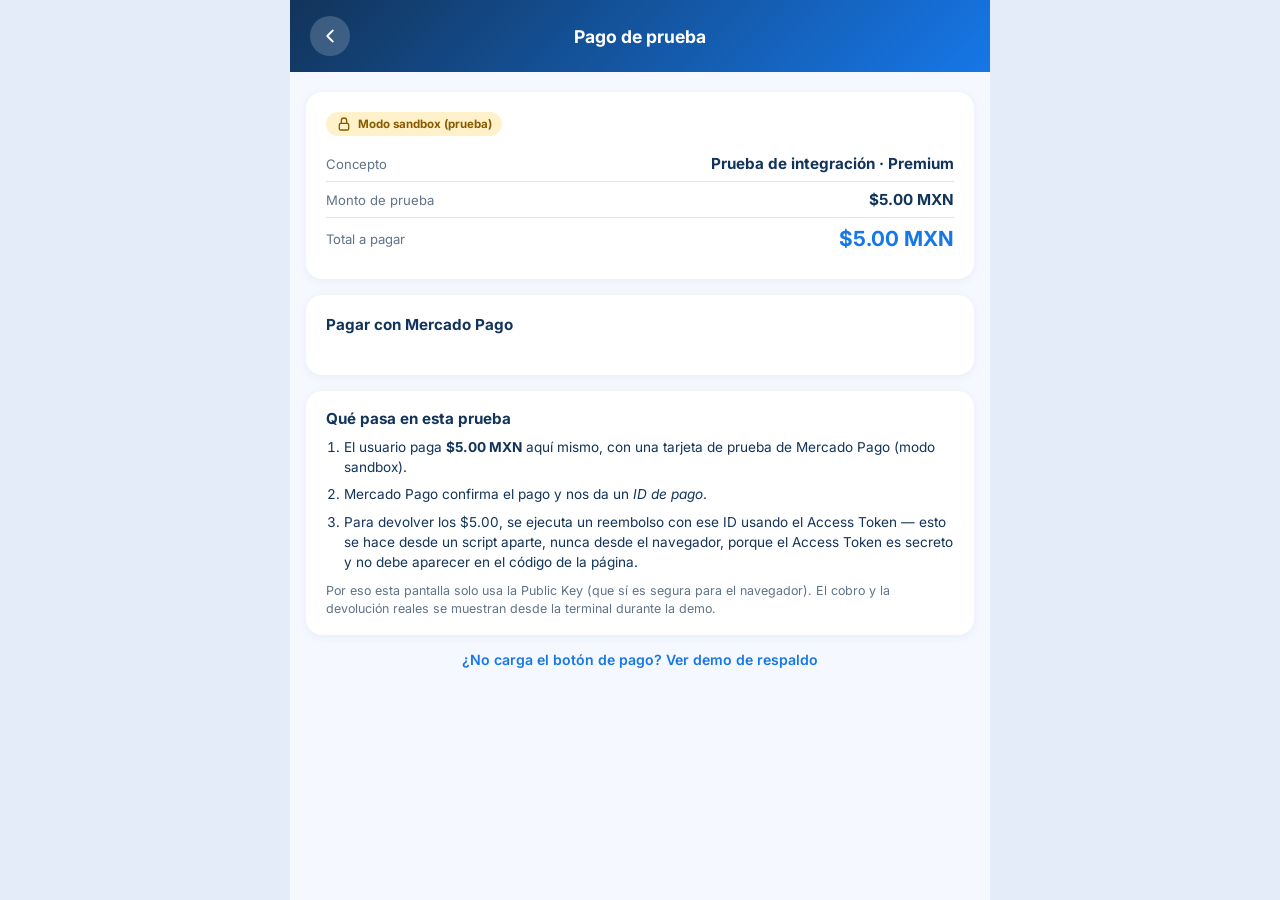
==== pago.html @ 58c43744 "Codeamigo v1.0 - etapas 1-5" ====
<!DOCTYPE html>
<html lang="es">
<head>
  <meta charset="UTF-8">
  <meta name="viewport" content="width=device-width, initial-scale=1">
  <meta name="theme-color" content="#1677E8">
  <title>Codeamigo - Pago de prueba</title>
  <link rel="preconnect" href="https://fonts.googleapis.com">
  <link rel="preconnect" href="https://fonts.gstatic.com" crossorigin>
  <link href="https://fonts.googleapis.com/css2?family=Inter:wght@400;600;700;800&display=swap" rel="stylesheet" media="print" onload="this.media='all'">
  <link rel="stylesheet" href="css/estilos.css">
  <style>
    .encabezado-pago {
      display: flex;
      align-items: center;
      justify-content: space-between;
      padding: 16px 20px;
      background: linear-gradient(135deg, var(--azul-oscuro) 0%, var(--azul) 100%);
      color: var(--blanco);
    }
    .encabezado-pago .btn-volver {
      width: 40px; height: 40px; border-radius: 50%; border: 0;
      background: rgba(255,255,255,0.18); color: var(--blanco);
      display: grid; place-items: center; cursor: pointer;
      text-decoration: none; flex-shrink: 0;
    }
    .encabezado-pago h1 { font-size: 1.1rem; font-weight: 700; margin: 0; }
    .encabezado-pago .espacio { width: 40px; }

    .pago-contenido {
      padding: 20px 16px 100px;
      display: flex;
      flex-direction: column;
      gap: 16px;
    }

    /* ---- Resumen del cobro de prueba ---- */
    .resumen-pago {
      background: var(--blanco);
      border-radius: var(--radio-tarjeta);
      box-shadow: var(--sombra);
      padding: 20px;
    }
    .resumen-pago .fila {
      display: flex;
      justify-content: space-between;
      align-items: center;
      padding: 8px 0;
    }
    .resumen-pago .fila + .fila { border-top: 1px solid var(--borde); }
    .resumen-pago .fila small { color: var(--texto-suave); font-size: 0.82rem; }
    .resumen-pago .fila strong { font-size: 0.95rem; }
    .resumen-pago .total strong { color: var(--azul); font-size: 1.3rem; }

    .etiqueta-sandbox {
      display: inline-flex;
      align-items: center;
      gap: 6px;
      background: #FFF1C9;
      color: #8A5A00;
      font-size: 0.72rem;
      font-weight: 700;
      padding: 4px 10px;
      border-radius: 999px;
      margin-bottom: 10px;
    }

    /* ---- Caja donde Mercado Pago dibuja el botón ---- */
    .caja-wallet {
      background: var(--blanco);
      border-radius: var(--radio-tarjeta);
      box-shadow: var(--sombra);
      padding: 20px;
      min-height: 80px;
    }
    .caja-wallet h3 {
      font-size: 0.95rem;
      font-weight: 700;
      margin-bottom: 12px;
    }

    .aviso-config {
      background: #FDECEC;
      color: #A52E2E;
      border-radius: 10px;
      padding: 12px 14px;
      font-size: 0.82rem;
      line-height: 1.5;
    }
    .aviso-config code {
      background: rgba(0,0,0,0.06);
      padding: 1px 5px;
      border-radius: 4px;
      font-size: 0.78rem;
    }

    /* ---- Explicación del flujo (para la expo) ---- */
    .flujo-prueba {
      background: var(--blanco);
      border-radius: var(--radio-tarjeta);
      box-shadow: var(--sombra);
      padding: 18px 20px;
    }
    .flujo-prueba h3 { font-size: 0.95rem; font-weight: 700; margin-bottom: 10px; }
    .flujo-prueba ol {
      margin: 0;
      padding-left: 18px;
      display: flex;
      flex-direction: column;
      gap: 8px;
      font-size: 0.85rem;
      line-height: 1.45;
      color: var(--texto);
    }
    .flujo-prueba small { display: block; color: var(--texto-suave); margin-top: 10px; font-size: 0.78rem; line-height: 1.4; }
  </style>
</head>
<body>
<div class="app">

  <header class="encabezado-pago">
    <a href="planes.html" class="btn-volver" aria-label="Volver a planes">
      <i data-icono="atras"></i>
    </a>
    <h1>Pago de prueba</h1>
    <div class="espacio"></div>
  </header>

  <main class="pago-contenido">

    <section class="resumen-pago">
      <span class="etiqueta-sandbox"><i data-icono="candado" class="icono chico"></i> Modo sandbox (prueba)</span>
      <div class="fila">
        <small>Concepto</small>
        <strong>Prueba de integración · Premium</strong>
      </div>
      <div class="fila">
        <small>Monto de prueba</small>
        <strong>$5.00 MXN</strong>
      </div>
      <div class="fila total">
        <small>Total a pagar</small>
        <strong>$5.00 MXN</strong>
      </div>
    </section>

    <section class="caja-wallet">
      <h3>Pagar con Mercado Pago</h3>
      <div id="walletBrick_container"></div>
      <p class="aviso-config" id="aviso-config" hidden>
        Falta configurar <code>js/pago.js</code> con tu <code>PUBLIC_KEY</code> y tu <code>PREFERENCE_ID</code> de prueba para que aparezca el botón de pago real.
      </p>
    </section>

    <section class="flujo-prueba">
      <h3>Qué pasa en esta prueba</h3>
      <ol>
        <li>El usuario paga <strong>$5.00 MXN</strong> aquí mismo, con una tarjeta de prueba de Mercado Pago (modo sandbox).</li>
        <li>Mercado Pago confirma el pago y nos da un <em>ID de pago</em>.</li>
        <li>Para devolver los $5.00, se ejecuta un reembolso con ese ID usando el Access Token — esto se hace desde un script aparte, nunca desde el navegador, porque el Access Token es secreto y no debe aparecer en el código de la página.</li>
      </ol>
      <small>Por eso esta pantalla solo usa la Public Key (que sí es segura para el navegador). El cobro y la devolución reales se muestran desde la terminal durante la demo.</small>
    </section>

    <p class="nota centrado"><a class="enlace" href="respaldo/pago_demo.html">¿No carga el botón de pago? Ver demo de respaldo</a></p>

  </main>

</div>

<script src="js/comun.js"></script>
<script src="https://sdk.mercadopago.com/js/v2"></script>
<script src="js/pago.js"></script>
</body>
</html>
---- css/estilos.css ----
/* ==========================================================
   Codeamigo - estilos de toda la app
   Los colores de la marca se definen UNA sola vez aquí arriba.
   Si quieres cambiar un color, cámbialo aquí y se actualiza
   en todas las pantallas.
   ========================================================== */
:root {
  --azul: #1677E8;
  --azul-claro: #3F9BFA;
  --amarillo: #FFC928;
  --amarillo-claro: #FFE169;
  --verde: #43B96A;
  --blanco: #FFFFFF;
  --azul-oscuro: #12345A;

  --fondo: #F5F8FF;          /* fondo de las pantallas (igual que en Figma) */
  --texto: #12345A;
  --texto-suave: #5F7389;
  --borde: #DCE5F0;
  --rojo: #D64545;

  --radio-tarjeta: 16px;
  --radio-campo: 10px;
  --sombra: 0 2px 10px rgba(18, 52, 90, 0.06);
  --ancho-app: 700px;        /* ancho máximo, como los marcos de Figma */
}

* { box-sizing: border-box; }

html, body {
  margin: 0;
  padding: 0;
}

body {
  font-family: "Inter", "Segoe UI", Roboto, Arial, sans-serif;
  color: var(--texto);
  background: #E3ECF8;
  -webkit-font-smoothing: antialiased;
}

h1, h2, h3, p { margin: 0; }

button, input { font: inherit; color: inherit; }

/* ---------- Contenedor de la app ----------
   En celular ocupa toda la pantalla; en computadora
   se centra y no pasa de 700 px. */
.app {
  width: 100%;
  max-width: var(--ancho-app);
  min-height: 100vh;
  min-height: 100dvh;
  margin: 0 auto;
  background: var(--fondo);
  display: flex;
  flex-direction: column;
}

.contenido {
  flex: 1;
  padding: 16px;
  display: flex;
  flex-direction: column;
  gap: 16px;
}

/* ---------- Encabezado azul ---------- */
.encabezado {
  background: linear-gradient(90deg, var(--azul), var(--azul-claro));
  color: var(--blanco);
  padding: 12px 20px;
  display: flex;
  align-items: center;
  gap: 12px;
  min-height: 72px;
}

.encabezado .marca {
  display: flex;
  align-items: center;
  gap: 12px;
  font-weight: 700;
  font-size: 1.15rem;
  color: var(--blanco);
  text-decoration: none;
}

.encabezado .acciones {
  margin-left: auto;
  display: flex;
  align-items: center;
  gap: 12px;
  position: relative;
}

.logo {
  width: 44px;
  height: 44px;
  object-fit: contain;
}

/* Si todavía no existe img/logo.png se muestra este cuadrito */
.logo-respaldo {
  width: 44px;
  height: 44px;
  border-radius: 12px;
  background: var(--azul-oscuro);
  color: var(--amarillo);
  display: grid;
  place-items: center;
}

.boton-icono {
  width: 40px;
  height: 40px;
  border-radius: 50%;
  border: 0;
  display: grid;
  place-items: center;
  cursor: pointer;
  background: rgba(255, 255, 255, 0.22);
  color: var(--blanco);
}

.boton-icono.amarillo {
  background: var(--amarillo);
  color: var(--blanco);
}

.boton-icono:focus-visible,
.boton:focus-visible,
.enlace:focus-visible,
.volver:focus-visible,
.ruta a:focus-visible,
.paso button:focus-visible,
.opcion:focus-visible,
.boton-continuar:focus-visible,
.barra-inferior a:focus-visible,
.barra-inferior button:focus-visible {
  outline: 3px solid var(--azul-oscuro);
  outline-offset: 2px;
}

.icono { width: 22px; height: 22px; display: block; }
.icono.chico { width: 16px; height: 16px; }
.icono.grande { width: 28px; height: 28px; }

/* ---------- Tarjetas ---------- */
.tarjeta {
  background: var(--blanco);
  border-radius: var(--radio-tarjeta);
  box-shadow: var(--sombra);
  padding: 20px;
}

.titulo-grande { font-size: 1.75rem; font-weight: 800; line-height: 1.2; }
.titulo { font-size: 1.3rem; font-weight: 700; }
.subtitulo { color: var(--texto-suave); font-size: 0.92rem; margin-top: 6px; line-height: 1.45; }

/* ---------- Bienvenida del Login ---------- */
.bienvenida {
  display: flex;
  align-items: center;
  gap: 16px;
}

.bienvenida .texto { flex: 1; min-width: 0; }

.mascota {
  width: 150px;
  max-width: 34%;
  height: auto;
  flex-shrink: 0;
}

.mascota-respaldo {
  width: 110px;
  height: 110px;
  max-width: 30%;
  flex-shrink: 0;
  border-radius: 28px;
  background: linear-gradient(160deg, var(--azul-claro), var(--azul));
  color: var(--blanco);
  display: grid;
  place-items: center;
}

.mascota-respaldo .icono { width: 48px; height: 48px; }

.etiquetas { display: flex; flex-wrap: wrap; gap: 8px; margin-top: 12px; }

.etiqueta {
  flex-shrink: 0;
  white-space: nowrap;
  display: inline-flex;
  align-items: center;
  gap: 6px;
  padding: 5px 10px;
  border-radius: 999px;
  font-size: 0.78rem;
  font-weight: 600;
  background: #E4F0FE;
  color: var(--azul);
}

.etiqueta.verde { background: #DFF5E7; color: #23804A; }
.etiqueta.gris { background: #E9EEF5; color: var(--texto-suave); }

.bienvenida .texto > .etiqueta { margin-bottom: 12px; }

/* ---------- Formularios ---------- */
.formulario { display: flex; flex-direction: column; gap: 14px; margin-top: 16px; }

.campo label {
  display: block;
  font-size: 0.85rem;
  font-weight: 600;
  margin-bottom: 6px;
}

.caja {
  display: flex;
  align-items: center;
  gap: 10px;
  height: 48px;
  padding: 0 14px;
  border: 1px solid var(--borde);
  border-radius: var(--radio-campo);
  background: var(--blanco);
  color: var(--texto-suave);
}

.caja:focus-within {
  border-color: var(--azul);
  box-shadow: 0 0 0 3px rgba(22, 119, 232, 0.15);
}

.caja input {
  flex: 1;
  min-width: 0;
  height: 100%;
  border: 0;
  outline: 0;
  background: transparent;
  color: var(--texto);
}

.caja input::placeholder { color: #9AAABB; }

.caja .ver {
  border: 0;
  background: transparent;
  padding: 6px;
  cursor: pointer;
  color: var(--texto-suave);
  border-radius: 8px;
}

.campo.con-error .caja { border-color: var(--rojo); }

.error {
  color: var(--rojo);
  font-size: 0.8rem;
  margin-top: 5px;
  min-height: 0;
}

.aviso-error {
  background: #FDECEC;
  color: #A52E2E;
  border-radius: var(--radio-campo);
  padding: 10px 12px;
  font-size: 0.88rem;
}

[hidden] { display: none !important; }

/* ---------- Botones ---------- */
.boton {
  width: 100%;
  height: 48px;
  border: 0;
  border-radius: var(--radio-campo);
  font-weight: 700;
  letter-spacing: 0.02em;
  text-transform: uppercase;
  cursor: pointer;
  display: flex;
  align-items: center;
  justify-content: center;
  text-decoration: none;
}

.boton.principal {
  background: linear-gradient(90deg, var(--amarillo), var(--amarillo-claro));
  color: var(--azul-oscuro);
  box-shadow: 0 4px 10px rgba(255, 201, 40, 0.35);
}

.boton.secundario {
  background: linear-gradient(90deg, var(--azul), var(--azul-claro));
  color: var(--blanco);
  box-shadow: 0 4px 10px rgba(22, 119, 232, 0.25);
}

.boton:active { transform: translateY(1px); }
.boton:disabled { opacity: 0.6; cursor: default; }

.enlace {
  color: var(--azul);
  font-weight: 600;
  font-size: 0.88rem;
  text-decoration: none;
  background: none;
  border: 0;
  cursor: pointer;
  padding: 4px;
}

.centrado { text-align: center; }
.nota { color: var(--texto-suave); font-size: 0.88rem; }

/* ---------- Inicio ---------- */
.saludo {
  display: flex;
  align-items: center;
  gap: 12px;
}

.saludo .texto { flex: 1; min-width: 0; }
.saludo h1 { font-size: 1.4rem; font-weight: 800; }

.racha { display: flex; align-items: center; gap: 8px; margin-top: 12px; }
.racha .icono { color: #F28A1C; }
.racha small { display: block; color: var(--texto-suave); font-size: 0.7rem; }
.racha strong { font-size: 1rem; }

.estrellas { display: flex; gap: 3px; margin-top: 8px; color: var(--amarillo); }
.estrellas .icono { width: 18px; height: 18px; }
.estrellas .llena { fill: var(--amarillo); }

.nivel { padding: 16px 20px; }
.nivel .fila { display: flex; align-items: center; gap: 12px; }
.nivel .medalla {
  width: 36px; height: 36px; border-radius: 50%;
  background: #E4F0FE; color: var(--azul);
  display: grid; place-items: center;
}
.nivel .medalla .icono { fill: currentColor; width: 18px; height: 18px; }
.nivel .datos { flex: 1; }
.nivel .datos strong { display: block; }
.nivel .datos small { color: var(--texto-suave); font-size: 0.78rem; }
.nivel .xp { color: var(--azul); font-weight: 800; }

.barra {
  height: 8px;
  border-radius: 999px;
  background: #E3ECF8;
  margin-top: 12px;
  overflow: hidden;
}

.barra span {
  display: block;
  height: 100%;
  border-radius: 999px;
  background: var(--amarillo);
  transition: width 0.4s ease;
}

.nivel .falta { color: var(--texto-suave); font-size: 0.72rem; margin-top: 6px; }

.seccion-titulo {
  display: flex;
  align-items: center;
  gap: 8px;
  padding: 0 4px;
}

.seccion-titulo h2 { font-size: 1.05rem; font-weight: 700; flex: 1; }
.seccion-titulo .icono { color: var(--azul); }

.ruta { list-style: none; margin: 0; padding: 0; display: flex; flex-direction: column; gap: 12px; }

.ruta a {
  color: inherit;
  text-decoration: none;
  display: flex;
  align-items: center;
  gap: 12px;
  padding: 14px 16px;
  background: var(--blanco);
  border-radius: var(--radio-tarjeta);
  box-shadow: var(--sombra);
}

.ruta .estado {
  width: 28px; height: 28px; border-radius: 50%;
  display: grid; place-items: center; flex-shrink: 0;
  color: var(--blanco);
}
.ruta .estado .icono { width: 16px; height: 16px; stroke-width: 3; }
.ruta .completado .estado { background: var(--verde); }
.ruta .en-curso .estado { background: var(--azul); }
.ruta .bloqueado .estado { background: #9AAABB; }

.ruta .lenguaje {
  width: 36px; height: 36px; border-radius: 10px;
  background: #E9EEF5; color: var(--azul);
  display: grid; place-items: center; flex-shrink: 0;
  font-weight: 800; font-size: 0.72rem;
}

.ruta .info { flex: 1; min-width: 0; }
.ruta .info strong { display: block; font-size: 0.95rem; }
.ruta .info small { color: var(--texto-suave); font-size: 0.78rem; }
.ruta .flecha { color: var(--texto-suave); }

.recompensa {
  width: 100%;
  text-align: left;
  border: 0;
  cursor: pointer;
  display: flex;
  align-items: center;
  gap: 14px;
  padding: 16px 20px;
  border-radius: var(--radio-tarjeta);
  background: linear-gradient(90deg, var(--amarillo), var(--amarillo-claro));
  color: var(--azul-oscuro);
  box-shadow: 0 4px 12px rgba(255, 201, 40, 0.35);
}

.recompensa .trofeo { color: #B97A00; }
.recompensa .info { flex: 1; }
.recompensa .info strong { display: block; }
.recompensa .info small { display: block; font-size: 0.78rem; line-height: 1.35; }
.recompensa .info b { font-size: 0.8rem; }
.recompensa .sello {
  width: 40px; height: 40px; border-radius: 50%;
  background: var(--azul); color: var(--amarillo);
  display: grid; place-items: center;
  border: 3px solid var(--azul-oscuro);
}
.recompensa .sello .icono { fill: currentColor; width: 18px; height: 18px; }

/* ---------- Barra inferior ---------- */
.barra-inferior {
  position: sticky;
  bottom: 0;
  background: var(--blanco);
  border-top: 1px solid var(--borde);
  display: flex;
  padding: 8px 8px calc(8px + env(safe-area-inset-bottom));
}

.barra-inferior a,
.barra-inferior button {
  flex: 1;
  border: 0;
  background: transparent;
  cursor: pointer;
  text-decoration: none;
  display: flex;
  flex-direction: column;
  align-items: center;
  gap: 4px;
  padding: 6px 0;
  font-size: 0.72rem;
  color: #9AAABB;
  border-radius: 10px;
}

.barra-inferior .activo { color: var(--azul); font-weight: 700; }
.barra-inferior .activo .icono { fill: currentColor; }

/* ---------- Menú del perfil ---------- */
.menu {
  position: absolute;
  top: 50px;
  right: 0;
  width: 230px;
  background: var(--blanco);
  color: var(--texto);
  border-radius: 12px;
  box-shadow: 0 8px 24px rgba(18, 52, 90, 0.18);
  padding: 12px;
  z-index: 10;
}

.menu strong { display: block; }
.menu small { color: var(--texto-suave); word-break: break-all; }
.menu button {
  margin-top: 10px;
  width: 100%;
  height: 40px;
  border: 1px solid var(--borde);
  border-radius: var(--radio-campo);
  background: var(--blanco);
  font-weight: 600;
  cursor: pointer;
}

/* ---------- Mensajito flotante ---------- */
.mensaje {
  position: fixed;
  left: 50%;
  bottom: 90px;
  transform: translateX(-50%);
  max-width: min(90vw, 420px);
  background: var(--azul-oscuro);
  color: var(--blanco);
  padding: 10px 16px;
  border-radius: 999px;
  font-size: 0.88rem;
  text-align: center;
  box-shadow: 0 6px 18px rgba(18, 52, 90, 0.3);
  z-index: 20;
}

/* ---------- Celulares angostos ---------- */
@media (max-width: 480px) {
  .contenido { padding: 12px; gap: 12px; }
  .tarjeta { padding: 16px; }
  .titulo-grande { font-size: 1.35rem; }
  .mascota { width: 104px; }
  .mascota-respaldo { width: 84px; height: 84px; border-radius: 22px; }
  .encabezado { padding: 10px 14px; min-height: 64px; }
  .ruta a { gap: 8px; padding: 12px; }
  .ruta .flecha { display: none; }
  .ruta .etiqueta { font-size: 0.7rem; padding: 4px 8px; }
  .ruta .info strong { font-size: 0.9rem; }
  .recompensa { padding: 14px; gap: 10px; }
}

/* ==========================================================
   ETAPA 2: pantallas de curso y de lección
   ========================================================== */

.mono { font-family: ui-monospace, "Cascadia Code", Consolas, "Courier New", monospace; }

/* Colores de la portada según el curso */
.tema-azul { --portada: var(--azul-oscuro); --acento: var(--amarillo); }
.tema-ciruela { --portada: #2B1D3F; --acento: #FFB199; --fondo: #F7F4FC; }

/* ---------- Barra blanca de arriba (curso) ---------- */
.barra-curso {
  background: var(--blanco);
  display: grid;
  grid-template-columns: 1fr auto 1fr;
  align-items: center;
  padding: 8px 16px;
  min-height: 60px;
}

.barra-curso .chip { justify-self: end; }

.volver {
  justify-self: start;
  display: inline-flex;
  align-items: center;
  gap: 4px;
  padding: 6px 4px;
  border-radius: 8px;
  color: var(--azul-oscuro);
  font-weight: 700;
  font-size: 0.9rem;
  text-decoration: none;
}

.volver .icono { width: 18px; height: 18px; color: var(--azul); }

.chip {
  display: inline-flex;
  align-items: center;
  gap: 6px;
  padding: 6px 10px;
  border-radius: 10px;
  font-size: 0.78rem;
  font-weight: 700;
  white-space: nowrap;
  background: #FFF1C9;
  color: #8A5A00;
}

.chip .icono { width: 14px; height: 14px; }
.chip.lila { background: #E9E1F7; color: #5B3E8E; }

/* ---------- Portada del curso ---------- */
.portada {
  background: var(--portada);
  color: var(--blanco);
  padding: 16px 20px 20px;
  border-radius: 0 0 18px 18px;
  display: grid;
  grid-template-columns: 1fr auto;
  gap: 12px 16px;
  align-items: center;
}

.portada .ceja { font-size: 0.68rem; letter-spacing: 0.12em; color: var(--acento); }

.portada h1 {
  display: flex;
  align-items: center;
  gap: 8px;
  margin-top: 4px;
  font-size: 1.6rem;
  font-weight: 800;
  line-height: 1.2;
}

.portada h1 .icono { width: 26px; height: 26px; flex-shrink: 0; color: var(--acento); }
.portada .lema { margin-top: 6px; font-size: 0.88rem; opacity: 0.9; }
.portada .mascota { width: 84px; max-width: none; display: block; }
.mascota-respaldo.chica { width: 64px; height: 64px; max-width: none; border-radius: 18px; }
.mascota-respaldo.chica .icono { width: 30px; height: 30px; }

.letra-curso {
  width: 60px;
  height: 60px;
  border-radius: 14px;
  background: var(--acento);
  color: var(--portada);
  border: 3px solid rgba(255, 255, 255, 0.55);
  display: grid;
  place-items: center;
  font-size: 1.6rem;
  font-weight: 800;
}

.portada .avance,
.portada .terminal { grid-column: 1 / -1; }

.avance .fila {
  display: flex;
  justify-content: space-between;
  gap: 12px;
  font-size: 0.78rem;
  font-weight: 700;
}

.avance .fila .mono { color: var(--acento); font-weight: 400; }
.avance .barra { height: 6px; margin-top: 8px; background: rgba(255, 255, 255, 0.18); }

.terminal {
  display: flex;
  justify-content: space-between;
  align-items: center;
  gap: 12px;
  padding: 10px 14px;
  border-radius: 10px;
  background: rgba(0, 0, 0, 0.28);
  font-size: 0.78rem;
  line-height: 1.6;
}

.terminal .tenue { opacity: 0.6; white-space: nowrap; }

.etiqueta-mapa { font-size: 0.7rem; color: var(--texto-suave); }

/* ---------- Aviso de curso bloqueado ---------- */
.aviso-bloqueo { display: flex; align-items: center; gap: 12px; padding: 0 4px; }
.aviso-bloqueo strong { display: block; font-size: 0.92rem; }
.aviso-bloqueo small { color: var(--texto-suave); font-size: 0.78rem; }
.aviso-bloqueo .caja-icono { background: #E9E1F7; color: #5B3E8E; }

.caja-icono {
  width: 40px;
  height: 40px;
  flex-shrink: 0;
  border-radius: 10px;
  display: grid;
  place-items: center;
  background: var(--amarillo);
  color: var(--azul-oscuro);
}

/* ---------- Módulos como mapa (camino en zigzag) ---------- */
.mapa {
  list-style: none;
  width: 100%;
  max-width: 420px;
  margin: 0 auto;
  padding: 0;
  display: flex;
  flex-direction: column;
  gap: 26px;
}

.paso { position: relative; }

.paso button {
  position: relative;
  z-index: 1;
  width: 100%;
  padding: 0;
  border: 0;
  border-radius: 14px;
  background: transparent;
  text-align: left;
  cursor: pointer;
  display: flex;
  align-items: flex-start;
  gap: 14px;
}

/* Los módulos pares llevan el cuadrito a la derecha */
.mapa .paso:nth-child(even) button { flex-direction: row-reverse; }

.paso .columna { width: 56px; flex-shrink: 0; display: grid; justify-items: center; }

.nodo {
  width: 44px;
  height: 44px;
  border-radius: 12px;
  display: grid;
  place-items: center;
  background: var(--azul-oscuro);
  color: var(--blanco);
  box-shadow: 0 4px 0 #0B2340;
}

.nodo .icono { stroke-width: 3; width: 20px; height: 20px; }

.paso.actual .nodo {
  width: 56px;
  height: 56px;
  border-radius: 14px;
  background: var(--amarillo);
  color: var(--azul-oscuro);
  box-shadow: 0 5px 0 #D9A400;
}

.paso.actual .nodo .icono { width: 24px; height: 24px; stroke-width: 2; }
.paso.bloqueado .nodo { background: #E3EAF3; color: #8A9BB0; box-shadow: 0 4px 0 #CBD6E3; }
.paso.bloqueado .nodo .icono { stroke-width: 2; }

.paso .info { flex: 1; min-width: 0; padding-top: 6px; }
.paso .ceja { font-size: 0.62rem; letter-spacing: 0.08em; color: #6F8499; }

.paso.actual .ceja {
  display: inline-block;
  padding: 2px 6px;
  border-radius: 4px;
  background: var(--amarillo);
  color: var(--azul-oscuro);
  font-weight: 700;
}

.paso strong { display: block; margin-top: 2px; font-size: 0.98rem; }
.paso.actual strong { font-size: 1.08rem; }
.paso.bloqueado strong { color: var(--texto-suave); }
.paso .temas, .paso .extra { display: block; margin-top: 3px; font-size: 0.72rem; color: var(--texto-suave); }

/* La línea curva que une un módulo con el siguiente */
.mapa .paso:not(:last-child)::after {
  content: "";
  position: absolute;
  z-index: 0;
  top: 22px;
  bottom: -26px;
  left: 26px;
  right: 26px;
  border: 4px solid #C9D9EC;
  border-top: 0;
  pointer-events: none;
}

.mapa .paso:nth-child(odd):not(:last-child)::after { border-right: 0; border-bottom-left-radius: 22px; }
.mapa .paso:nth-child(even):not(:last-child)::after { border-left: 0; border-bottom-right-radius: 22px; }

/* ---------- Módulos como lista (plan de experimentos) ---------- */
.lista {
  position: relative;
  list-style: none;
  margin: 0;
  padding: 0;
  display: flex;
  flex-direction: column;
  gap: 10px;
}

/* Línea vertical que une los números */
.lista::before {
  content: "";
  position: absolute;
  top: 20px;
  bottom: 20px;
  left: 15px;
  width: 2px;
  background: #D9CFEA;
}

.lista .paso button { align-items: center; gap: 12px; }

.lista .numero {
  position: relative;
  width: 32px;
  height: 32px;
  flex-shrink: 0;
  border-radius: 8px;
  border: 2px solid #D9CFEA;
  background: #F1ECF9;
  color: #6B5A8C;
  display: grid;
  place-items: center;
  font-size: 0.72rem;
  font-weight: 700;
}

.lista .caja-paso {
  flex: 1;
  min-width: 0;
  display: flex;
  align-items: center;
  gap: 10px;
  padding: 12px 14px;
  border-radius: 12px;
  background: #ECE6F5;
  color: #6B5A8C;
}

.lista .caja-paso .info { padding-top: 0; }
.lista .caja-paso .icono { width: 18px; height: 18px; flex-shrink: 0; }
.lista .paso.actual .caja-paso,
.lista .paso.completado .caja-paso { background: var(--blanco); box-shadow: var(--sombra); color: var(--texto); }
.lista .paso.actual .numero { border-color: var(--acento); background: #FDEBE3; color: #B4532F; }

/* ---------- Aviso, reto y botón de continuar ---------- */
.aviso-curso {
  display: flex;
  align-items: center;
  gap: 12px;
  padding: 12px 16px;
  border-radius: 12px;
  background: #FFF1C9;
}

.aviso-curso strong { display: block; font-size: 0.92rem; }
.aviso-curso small { font-size: 0.78rem; color: #8A5A00; }
.tema-ciruela .aviso-curso { background: #FDEBE3; }
.tema-ciruela .aviso-curso small { color: #9A4A2A; }
.tema-ciruela .aviso-curso .caja-icono { background: #FBD5C6; color: #9A4A2A; }

.fila-reto {
  display: flex;
  justify-content: space-between;
  gap: 12px;
  padding: 0 4px;
  font-size: 0.75rem;
  color: var(--texto-suave);
}

.boton-continuar {
  display: flex;
  align-items: center;
  gap: 12px;
  padding: 12px 18px;
  border-radius: 12px;
  background: var(--azul-oscuro);
  color: var(--blanco);
  text-decoration: none;
  box-shadow: 0 4px 0 #0B2340;
}

.boton-continuar span { flex: 1; min-width: 0; }
.boton-continuar strong { display: block; }
.boton-continuar small { font-size: 0.75rem; opacity: 0.8; }
.boton-continuar .icono { color: var(--amarillo); }
.boton-continuar:active { transform: translateY(2px); box-shadow: 0 2px 0 #0B2340; }

.boton-continuar.apagado {
  background: #E3EAF3;
  color: #6F7F92;
  box-shadow: none;
  cursor: default;
  transform: none;
}

.boton-continuar.apagado .icono { color: #9AAABB; }
.tema-ciruela .boton-continuar.apagado { background: #E3DDF0; color: #6B5A8C; }

/* ---------- Lección ---------- */
.barra-leccion {
  background: var(--blanco);
  border-bottom: 1px solid var(--borde);
  display: flex;
  align-items: center;
  gap: 12px;
  padding: 8px 16px;
  min-height: 60px;
}

.barra-leccion .volver .icono { width: 22px; height: 22px; color: var(--texto-suave); }
.barra-leccion .barra { flex: 1; margin: 0; height: 10px; }
.barra-leccion .barra span { background: var(--verde); }

.paso-leccion { gap: 0; padding: 20px; }
.paso-leccion h1 { font-size: 1.35rem; font-weight: 800; line-height: 1.3; margin-top: 6px; }
.paso-leccion p { margin-top: 12px; line-height: 1.55; }

.ceja-leccion {
  margin-top: 0 !important;
  font-size: 0.75rem;
  font-weight: 700;
  letter-spacing: 0.06em;
  text-transform: uppercase;
  color: var(--azul);
}

.codigo {
  margin: 16px 0 0;
  padding: 14px 16px;
  border-radius: 12px;
  background: var(--azul-oscuro);
  color: #EAF2FF;
  font-size: 0.88rem;
  line-height: 1.6;
  overflow-x: auto;
}

.codigo code { font-family: inherit; }

.opciones { display: flex; flex-direction: column; gap: 10px; margin-top: 18px; }

.opcion {
  padding: 14px 16px;
  border: 2px solid var(--borde);
  border-radius: 12px;
  background: var(--blanco);
  text-align: left;
  font-weight: 600;
  cursor: pointer;
}

.opcion.elegida { border-color: var(--azul); background: #EAF3FE; }
.opcion.correcta { border-color: var(--verde); background: #E4F6EA; }
.opcion.incorrecta { border-color: var(--rojo); background: #FDECEC; }

.pie-leccion {
  position: sticky;
  bottom: 0;
  background: var(--blanco);
  border-top: 1px solid var(--borde);
  padding: 12px 16px calc(12px + env(safe-area-inset-bottom));
  display: flex;
  flex-direction: column;
  gap: 10px;
}

.respuesta { margin: 0; padding: 10px 12px; border-radius: 10px; font-size: 0.9rem; line-height: 1.45; }
.respuesta.bien { background: #E4F6EA; color: #1E6B3C; }
.respuesta.mal { background: #FDECEC; color: #A52E2E; }

.boton.contorno {
  background: var(--blanco);
  color: var(--azul);
  border: 2px solid var(--azul);
}

/* Pantalla final de la lección */
.paso-leccion.final { align-items: center; justify-content: center; text-align: center; }
.paso-leccion.final .mascota { width: 140px; max-width: 50%; margin-bottom: 8px; }
.paso-leccion.final .mascota-respaldo { margin-bottom: 8px; }

.logros-leccion {
  width: 100%;
  margin-top: 20px;
  display: grid;
  grid-template-columns: repeat(3, 1fr);
  gap: 10px;
}

.logro { padding: 12px 6px; border-radius: 12px; background: var(--blanco); box-shadow: var(--sombra); }
.logro strong { display: block; font-size: 1.05rem; color: var(--azul); }
.logro small { font-size: 0.75rem; color: var(--texto-suave); }

@media (max-width: 480px) {
  .portada { padding: 14px 16px 18px; }
  .portada h1 { font-size: 1.35rem; }
  .portada .mascota { width: 68px; }
  .paso-leccion { padding: 16px; }
  .codigo { font-size: 0.8rem; }
}

@media (prefers-reduced-motion: reduce) {
  * { transition: none !important; }
}

/* ==========================================================
   ETAPA 4: recuperar contraseña, catálogo de cursos,
   notificaciones y estado Premium
   ========================================================== */

/* Encabezado con degradado para pantallas secundarias
   (mismo estilo que Perfil, Logros y Planes) */
.encabezado-sub {
  display: flex;
  align-items: center;
  justify-content: space-between;
  padding: 16px 20px;
  background: linear-gradient(135deg, var(--azul-oscuro) 0%, var(--azul) 100%);
  color: var(--blanco);
}
.encabezado-sub .btn-volver {
  width: 40px; height: 40px; border-radius: 50%; border: 0;
  background: rgba(255, 255, 255, 0.18); color: var(--blanco);
  display: grid; place-items: center; text-decoration: none; flex-shrink: 0;
}
.encabezado-sub h1 { font-size: 1.1rem; font-weight: 700; margin: 0; }
.encabezado-sub .espacio { width: 40px; }

/* Ajustes para que algunos botones también funcionen como enlaces */
a.enlace.centrado { display: block; text-align: center; }
a.recompensa { text-decoration: none; }
a.boton-icono { text-decoration: none; }

/* Puntito rojo de "hay notificaciones nuevas" */
.boton-icono { position: relative; }
.punto-aviso {
  position: absolute;
  top: 7px; right: 8px;
  width: 9px; height: 9px;
  border-radius: 50%;
  background: var(--rojo);
  border: 2px solid var(--azul);
}

/* ---------- Recuperar contraseña ---------- */
.pasos-recuperar { display: flex; gap: 6px; margin-top: 14px; }
.pasos-recuperar span { flex: 1; height: 5px; border-radius: 999px; background: #E3ECF8; }
.pasos-recuperar span.hecho { background: var(--azul); }

.aviso-exito {
  background: #E4F6EA;
  color: #1E6B3C;
  border-radius: var(--radio-campo);
  padding: 10px 12px;
  font-size: 0.88rem;
  line-height: 1.45;
}

.aviso-info {
  display: flex;
  gap: 10px;
  align-items: flex-start;
  background: #E4F0FE;
  color: var(--azul-oscuro);
  border-radius: 12px;
  padding: 12px 14px;
  font-size: 0.8rem;
  line-height: 1.45;
}
.aviso-info .icono { flex-shrink: 0; color: var(--azul); width: 18px; height: 18px; margin-top: 1px; }

/* ---------- Catálogo de cursos ---------- */
.filtros { display: flex; gap: 8px; overflow-x: auto; padding: 0 2px 2px; }
.filtro {
  flex-shrink: 0;
  border: 1.5px solid var(--borde);
  background: var(--blanco);
  color: var(--texto-suave);
  border-radius: 999px;
  padding: 7px 14px;
  font-size: 0.82rem;
  font-weight: 600;
  cursor: pointer;
}
.filtro.activo { background: var(--azul); border-color: var(--azul); color: var(--blanco); }

.lista-cursos { list-style: none; margin: 0; padding: 0; display: flex; flex-direction: column; gap: 12px; }

.tarjeta-curso {
  display: flex;
  align-items: center;
  gap: 14px;
  padding: 16px;
  background: var(--blanco);
  border-radius: var(--radio-tarjeta);
  box-shadow: var(--sombra);
  color: inherit;
  text-decoration: none;
  border: 2px solid transparent;
}
.tarjeta-curso.premium { border-color: #FFE7A3; }
.tarjeta-curso.proximamente { opacity: 0.75; }

.tarjeta-curso .insignia-curso {
  width: 48px; height: 48px; flex-shrink: 0;
  border-radius: 14px;
  display: grid; place-items: center;
  font-weight: 800; font-size: 0.85rem;
  background: #E4F0FE; color: var(--azul);
}
.tarjeta-curso .insignia-curso.ciruela { background: #E9E1F7; color: #5B3E8E; }
.tarjeta-curso .insignia-curso.amarilla { background: #FFF1C9; color: #8A5A00; }
.tarjeta-curso .insignia-curso.naranja { background: #FDEBE3; color: #B4532F; }

.tarjeta-curso .info { flex: 1; min-width: 0; }
.tarjeta-curso .info strong { display: block; font-size: 0.98rem; }
.tarjeta-curso .info small { display: block; color: var(--texto-suave); font-size: 0.78rem; margin-top: 2px; }
.tarjeta-curso .barra { height: 6px; margin-top: 8px; }
.tarjeta-curso .barra span { background: var(--verde); }
.tarjeta-curso .flecha { color: var(--texto-suave); flex-shrink: 0; }

.etiqueta.premium { background: #FFF1C9; color: #8A5A00; }
.etiqueta.premium .icono { width: 13px; height: 13px; }
.fila-etiquetas { display: flex; flex-wrap: wrap; gap: 6px; margin-top: 6px; }

/* ---------- Notificaciones ---------- */
.lista-notificaciones { list-style: none; margin: 0; padding: 0; display: flex; flex-direction: column; gap: 10px; }

.notificacion {
  display: flex;
  gap: 12px;
  align-items: flex-start;
  padding: 14px 16px;
  background: var(--blanco);
  border-radius: var(--radio-tarjeta);
  box-shadow: var(--sombra);
}
.notificacion .caja-icono { width: 38px; height: 38px; }
.notificacion .caja-icono.naranja { background: #FFE6CC; color: #C25E00; }
.notificacion .caja-icono.azul { background: #E4F0FE; color: var(--azul); }
.notificacion .caja-icono.verde { background: #DFF5E7; color: #23804A; }
.notificacion .caja-icono.ciruela { background: #E9E1F7; color: #5B3E8E; }
.notificacion .texto { flex: 1; min-width: 0; }
.notificacion strong { display: block; font-size: 0.92rem; }
.notificacion p { margin-top: 3px; font-size: 0.82rem; color: var(--texto-suave); line-height: 1.4; }
.notificacion time { display: block; margin-top: 6px; font-size: 0.7rem; color: #9AAABB; }
.notificacion a { color: var(--azul); font-weight: 600; font-size: 0.82rem; text-decoration: none; display: inline-block; margin-top: 6px; }

/* ---------- Estado Premium ---------- */
.banner-premium.activo { background: linear-gradient(90deg, #12345A, #1677E8); }
.banner-premium.activo strong,
.banner-premium.activo small { color: #FFFFFF; }

/* ==========================================================
   ETAPA 5: sistema de vidas (corazones en la lección)
   ========================================================== */
.vidas {
  display: inline-flex;
  align-items: center;
  gap: 1px;
  flex-shrink: 0;
  font-size: 0.95rem;
  line-height: 1;
}

.vidas .corazon { display: inline-block; transition: opacity 0.2s, filter 0.2s; }
.vidas .corazon.vacio { filter: grayscale(1); opacity: 0.3; }
.vidas .corazon.se-rompe { animation: romper-corazon 0.6s ease; }

@keyframes romper-corazon {
  0%   { transform: scale(1); }
  30%  { transform: scale(1.4) rotate(-8deg); }
  60%  { transform: scale(0.9) rotate(6deg); }
  100% { transform: scale(1); }
}

/* Premium: un corazón con ∞ */
.vidas.ilimitadas {
  gap: 4px;
  padding: 5px 9px;
  border-radius: 10px;
  background: #FDECEC;
  color: var(--rojo);
  font-weight: 800;
}
.vidas .infinito { font-size: 1.05rem; }

/* Pantalla de "sin vidas" */
.paso-leccion.final .corazon-grande { font-size: 4rem; line-height: 1; margin-bottom: 8px; }
.paso-leccion.final .boton { margin-top: 20px; max-width: 360px; }

@media (max-width: 360px) {
  .vidas { font-size: 0.8rem; }
}

@media (prefers-reduced-motion: reduce) {
  .vidas .corazon.se-rompe { animation: none; }
}
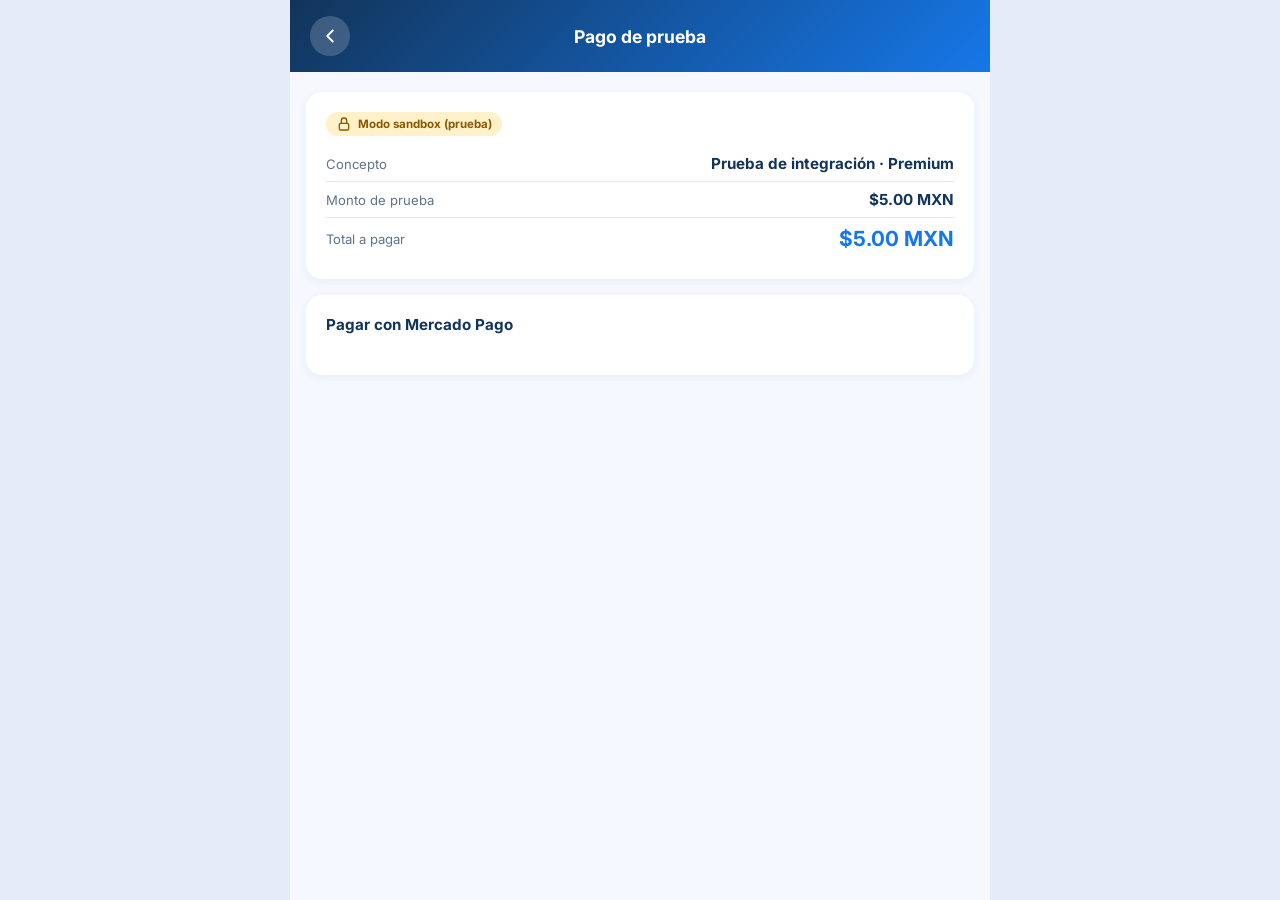
==== commit d8c59185: "pago: quitar seccion explicativa y enlace de respaldo" ====
--- a/pago.html
+++ b/pago.html
@@ -94,25 +94,6 @@
       font-size: 0.78rem;
     }
 
-    /* ---- Explicación del flujo (para la expo) ---- */
-    .flujo-prueba {
-      background: var(--blanco);
-      border-radius: var(--radio-tarjeta);
-      box-shadow: var(--sombra);
-      padding: 18px 20px;
-    }
-    .flujo-prueba h3 { font-size: 0.95rem; font-weight: 700; margin-bottom: 10px; }
-    .flujo-prueba ol {
-      margin: 0;
-      padding-left: 18px;
-      display: flex;
-      flex-direction: column;
-      gap: 8px;
-      font-size: 0.85rem;
-      line-height: 1.45;
-      color: var(--texto);
-    }
-    .flujo-prueba small { display: block; color: var(--texto-suave); margin-top: 10px; font-size: 0.78rem; line-height: 1.4; }
   </style>
 </head>
 <body>
@@ -152,17 +133,6 @@
       </p>
     </section>
 
-    <section class="flujo-prueba">
-      <h3>Qué pasa en esta prueba</h3>
-      <ol>
-        <li>El usuario paga <strong>$5.00 MXN</strong> aquí mismo, con una tarjeta de prueba de Mercado Pago (modo sandbox).</li>
-        <li>Mercado Pago confirma el pago y nos da un <em>ID de pago</em>.</li>
-        <li>Para devolver los $5.00, se ejecuta un reembolso con ese ID usando el Access Token — esto se hace desde un script aparte, nunca desde el navegador, porque el Access Token es secreto y no debe aparecer en el código de la página.</li>
-      </ol>
-      <small>Por eso esta pantalla solo usa la Public Key (que sí es segura para el navegador). El cobro y la devolución reales se muestran desde la terminal durante la demo.</small>
-    </section>
-
-    <p class="nota centrado"><a class="enlace" href="respaldo/pago_demo.html">¿No carga el botón de pago? Ver demo de respaldo</a></p>
 
   </main>
 
